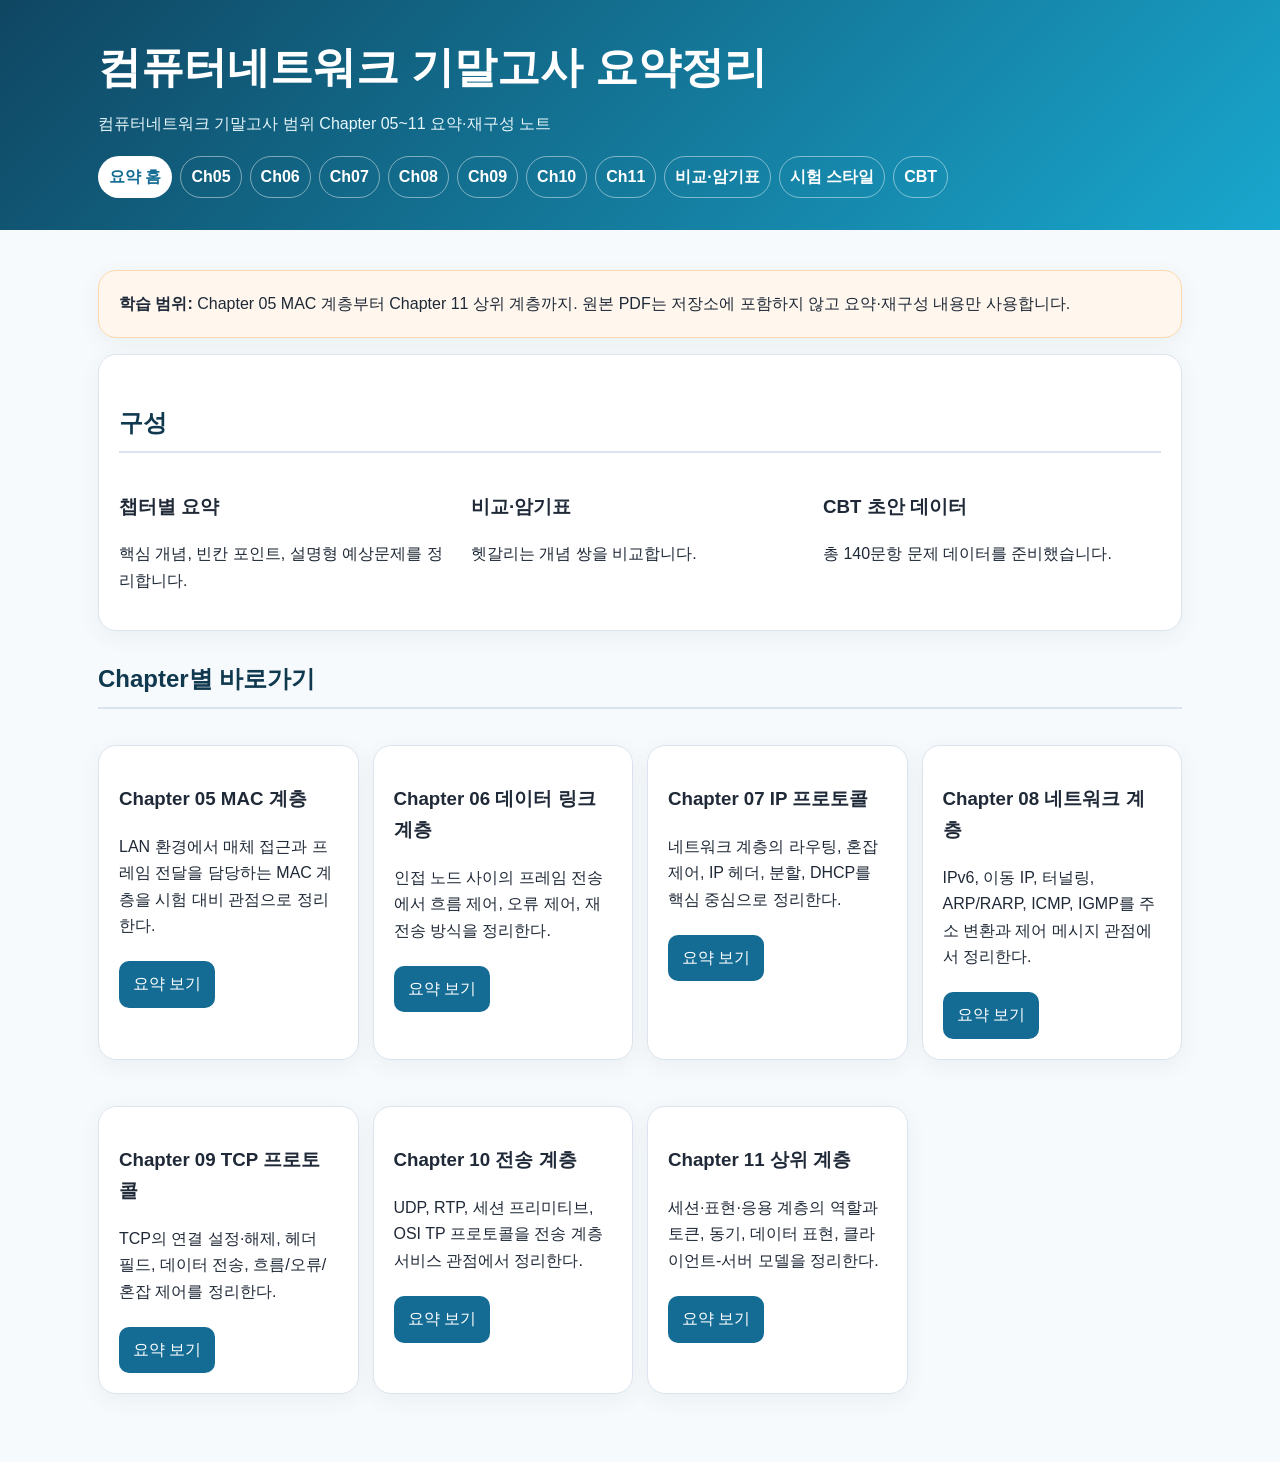
==== notes/network-final/index.html @ 6b28d31b "Deploy computer network final CBT site" ====
<!doctype html><html lang="ko"><head><meta charset="utf-8"><meta name="viewport" content="width=device-width, initial-scale=1"><title>컴퓨터네트워크 기말고사 요약정리</title><link rel="stylesheet" href="../../assets/style.css"><style>:root{--bg:#f7fafc;--card:#fff;--ink:#1f2937;--line:#dbe4ee;--brand:#146c94}*{box-sizing:border-box}body{margin:0;font-family:-apple-system,BlinkMacSystemFont,"Segoe UI",sans-serif;line-height:1.65;color:var(--ink);background:var(--bg)}header{background:linear-gradient(135deg,#0f4662,#19a7ce);color:white;padding:32px 20px}.wrap{max-width:1120px;margin:auto;padding:0 18px}main{padding-top:24px;padding-bottom:48px}h1{margin:0 0 8px;font-size:clamp(1.7rem,4vw,2.7rem)}h2{margin-top:28px;padding-bottom:8px;border-bottom:2px solid var(--line);color:#10384f}.lead{margin:0;color:#e6f6fb}.top-nav{display:flex;flex-wrap:wrap;gap:8px;margin-top:18px}.top-nav a{color:white;text-decoration:none;border:1px solid rgba(255,255,255,.45);padding:7px 10px;border-radius:999px}.top-nav a.active,.top-nav a:hover{background:white;color:var(--brand)}.card,.notice{background:var(--card);border:1px solid var(--line);border-radius:18px;padding:20px;margin:16px 0;box-shadow:0 6px 22px rgba(15,70,98,.06)}.notice{background:#fff7ed;border-color:#fed7aa}.grid{display:grid;grid-template-columns:repeat(auto-fit,minmax(230px,1fr));gap:14px}table{width:100%;border-collapse:collapse}th,td{border:1px solid var(--line);padding:10px;vertical-align:top}th{background:#eaf6fb}.pill{display:inline-block;background:#e0f2fe;color:#075985;border-radius:999px;padding:4px 9px;margin:3px}.cta{display:inline-block;background:var(--brand);color:white;text-decoration:none;border-radius:10px;padding:10px 14px;margin:6px 6px 0 0}@media(max-width:640px){.wrap{padding:0 12px}.card{padding:16px}}</style></head><body><header><div class="wrap"><h1>컴퓨터네트워크 기말고사 요약정리</h1><p class="lead">컴퓨터네트워크 기말고사 범위 Chapter 05~11 요약·재구성 노트</p><nav class="top-nav"><a class="active" href="index.html">요약 홈</a><a class="" href="ch05-mac.html">Ch05</a><a class="" href="ch06-data-link.html">Ch06</a><a class="" href="ch07-ip.html">Ch07</a><a class="" href="ch08-network.html">Ch08</a><a class="" href="ch09-tcp.html">Ch09</a><a class="" href="ch10-transport.html">Ch10</a><a class="" href="ch11-upper.html">Ch11</a><a class="" href="compare-summary.html">비교·암기표</a><a class="" href="exam-style.html">시험 스타일</a><a href="../../cbt/network_final_mock.html">CBT</a></nav></div></header><main class="wrap"><section class="notice"><b>학습 범위:</b> Chapter 05 MAC 계층부터 Chapter 11 상위 계층까지. 원본 PDF는 저장소에 포함하지 않고 요약·재구성 내용만 사용합니다.</section><section class="card"><h2>구성</h2><div class="grid"><article><h3>챕터별 요약</h3><p>핵심 개념, 빈칸 포인트, 설명형 예상문제를 정리합니다.</p></article><article><h3>비교·암기표</h3><p>헷갈리는 개념 쌍을 비교합니다.</p></article><article><h3>CBT 초안 데이터</h3><p>총 140문항 문제 데이터를 준비했습니다.</p></article></div></section><section><h2>Chapter별 바로가기</h2><div class="grid"><article class="card"><h3>Chapter 05 MAC 계층</h3><p>LAN 환경에서 매체 접근과 프레임 전달을 담당하는 MAC 계층을 시험 대비 관점으로 정리한다.</p><a class="cta" href="ch05-mac.html">요약 보기</a></article><article class="card"><h3>Chapter 06 데이터 링크 계층</h3><p>인접 노드 사이의 프레임 전송에서 흐름 제어, 오류 제어, 재전송 방식을 정리한다.</p><a class="cta" href="ch06-data-link.html">요약 보기</a></article><article class="card"><h3>Chapter 07 IP 프로토콜</h3><p>네트워크 계층의 라우팅, 혼잡 제어, IP 헤더, 분할, DHCP를 핵심 중심으로 정리한다.</p><a class="cta" href="ch07-ip.html">요약 보기</a></article><article class="card"><h3>Chapter 08 네트워크 계층</h3><p>IPv6, 이동 IP, 터널링, ARP/RARP, ICMP, IGMP를 주소 변환과 제어 메시지 관점에서 정리한다.</p><a class="cta" href="ch08-network.html">요약 보기</a></article><article class="card"><h3>Chapter 09 TCP 프로토콜</h3><p>TCP의 연결 설정·해제, 헤더 필드, 데이터 전송, 흐름/오류/혼잡 제어를 정리한다.</p><a class="cta" href="ch09-tcp.html">요약 보기</a></article><article class="card"><h3>Chapter 10 전송 계층</h3><p>UDP, RTP, 세션 프리미티브, OSI TP 프로토콜을 전송 계층 서비스 관점에서 정리한다.</p><a class="cta" href="ch10-transport.html">요약 보기</a></article><article class="card"><h3>Chapter 11 상위 계층</h3><p>세션·표현·응용 계층의 역할과 토큰, 동기, 데이터 표현, 클라이언트-서버 모델을 정리한다.</p><a class="cta" href="ch11-upper.html">요약 보기</a></article></div></section></main></body></html>
---- assets/style.css ----
:root{
  --bg:#f6f8fb;--card:#fff;--ink:#1f2937;--muted:#64748b;--line:#dbe4ee;
  --brand:#146c94;--brand-dark:#0f4662;--accent:#19a7ce;--ok:#15803d;--bad:#b91c1c;--warn:#b45309;
}
*{box-sizing:border-box} body{margin:0;background:var(--bg);color:var(--ink);font-family:-apple-system,BlinkMacSystemFont,"Segoe UI",Roboto,"Noto Sans KR",Arial,sans-serif;line-height:1.65}
a{color:var(--brand)} header.site-hero{background:linear-gradient(135deg,var(--brand-dark),var(--accent));color:#fff;padding:34px 18px}.wrap{max-width:1180px;margin:0 auto;padding:0 16px}.site-hero h1{margin:0 0 8px;font-size:clamp(1.8rem,4vw,3rem)}.lead{margin:0;color:#e6f6fb}.top-nav{display:flex;flex-wrap:wrap;gap:8px;margin-top:18px}.top-nav a{color:#fff;text-decoration:none;border:1px solid rgba(255,255,255,.45);padding:8px 11px;border-radius:999px;font-weight:700}.top-nav a:hover,.top-nav a.active{background:#fff;color:var(--brand)}main.wrap{padding-top:24px;padding-bottom:52px}.card,.notice{background:var(--card);border:1px solid var(--line);border-radius:18px;padding:20px;margin:16px 0;box-shadow:0 6px 22px rgba(15,70,98,.06)}.notice{background:#fff7ed;border-color:#fed7aa}.grid{display:grid;grid-template-columns:repeat(auto-fit,minmax(240px,1fr));gap:16px}.btn,.card-link{display:inline-block;border:0;border-radius:10px;padding:10px 14px;background:var(--brand);color:#fff!important;text-decoration:none;font-weight:800;cursor:pointer}.btn.secondary,.card-link.secondary{background:#e2e8f0;color:#1e293b!important}.btn.good{background:var(--ok)}.btn.bad{background:var(--bad)}.btn.warn{background:var(--warn)}.btn:disabled{opacity:.55;cursor:not-allowed}.row{display:flex;gap:8px;flex-wrap:wrap;align-items:center}.muted{color:var(--muted)}.badge{display:inline-block;border-radius:999px;padding:4px 9px;margin:2px;background:#e0f2fe;color:#075985;font-size:.88rem;font-weight:800}.badge.ok{background:#dcfce7;color:#166534}.badge.bad{background:#fee2e2;color:#991b1b}.badge.wait{background:#fef3c7;color:#92400e}table{width:100%;border-collapse:collapse;background:#fff}th,td{border:1px solid var(--line);padding:10px;vertical-align:top}th{background:#eaf6fb;color:#10384f}label{font-weight:800;display:block;margin:10px 0 4px}select,input[type=text],textarea{width:100%;border:1px solid #cbd5e1;border-radius:10px;padding:10px;font:inherit;background:#fff}textarea{min-height:110px;resize:vertical}.stat-grid{display:grid;grid-template-columns:repeat(auto-fit,minmax(150px,1fr));gap:12px}.stat-box{background:#f1f5f9;border-radius:14px;padding:14px}.stat-box b{font-size:1.6rem}.list{display:grid;gap:12px}.empty{padding:24px;text-align:center;color:var(--muted);border:1px dashed var(--line);border-radius:16px;background:#fff}.danger-zone{border-color:#fecaca;background:#fff1f2}code{background:#f1f5f9;border-radius:6px;padding:2px 5px}.footer-note{padding:22px 0;color:var(--muted);font-size:.95rem}@media(max-width:720px){.wrap{padding:0 12px}.card,.notice{padding:16px}.top-nav a,.btn,.card-link{flex:1 1 auto;text-align:center}th,td{font-size:.92rem}.site-hero{padding:28px 12px}}
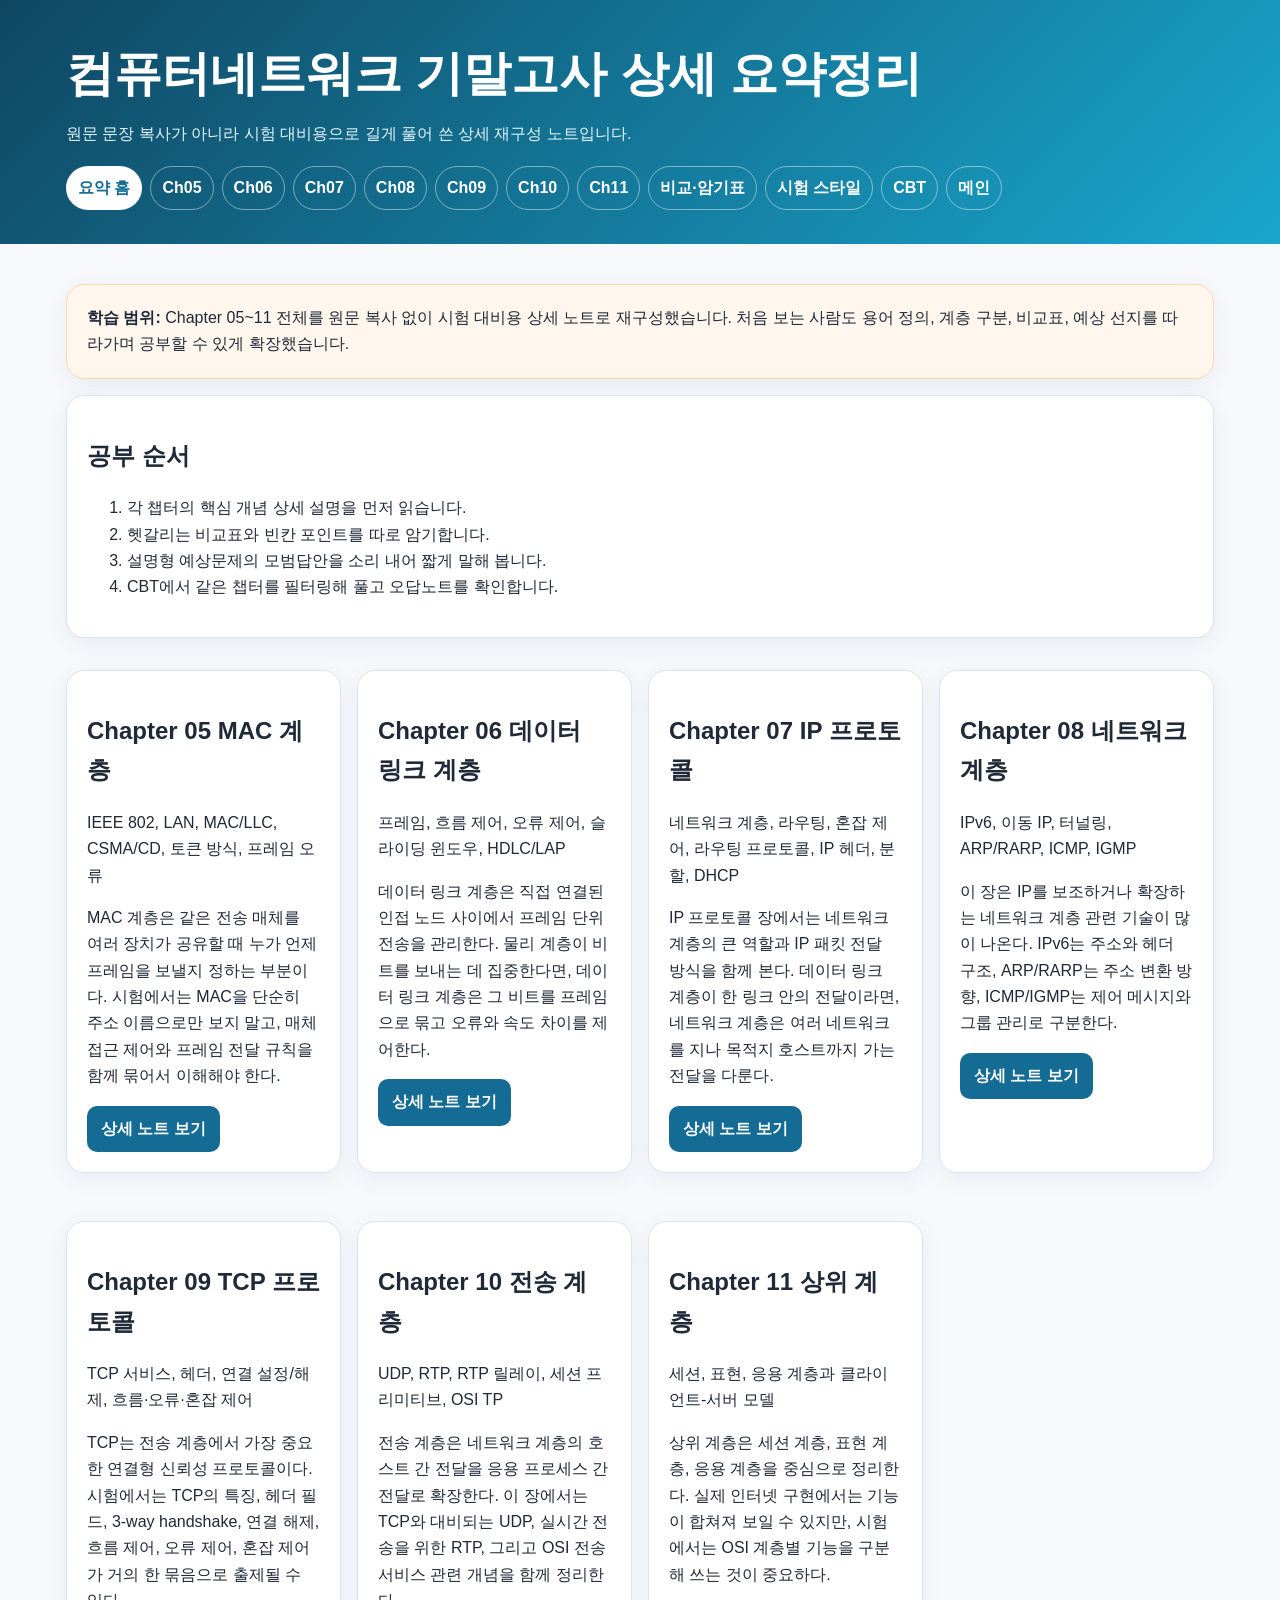
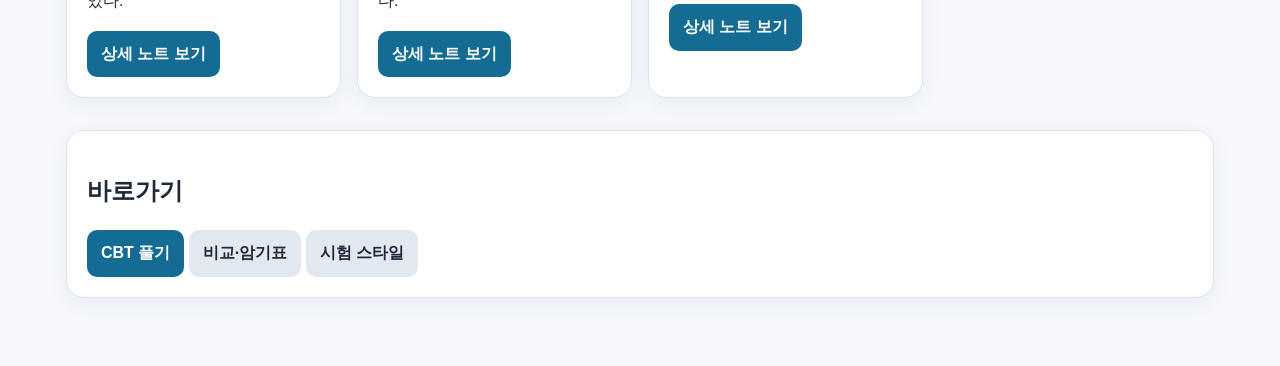
==== commit 833fd198: "Expand computer network final study notes" ====
--- a/notes/network-final/index.html
+++ b/notes/network-final/index.html
@@ -1 +1,32 @@
-<!doctype html><html lang="ko"><head><meta charset="utf-8"><meta name="viewport" content="width=device-width, initial-scale=1"><title>컴퓨터네트워크 기말고사 요약정리</title><link rel="stylesheet" href="../../assets/style.css"><style>:root{--bg:#f7fafc;--card:#fff;--ink:#1f2937;--line:#dbe4ee;--brand:#146c94}*{box-sizing:border-box}body{margin:0;font-family:-apple-system,BlinkMacSystemFont,"Segoe UI",sans-serif;line-height:1.65;color:var(--ink);background:var(--bg)}header{background:linear-gradient(135deg,#0f4662,#19a7ce);color:white;padding:32px 20px}.wrap{max-width:1120px;margin:auto;padding:0 18px}main{padding-top:24px;padding-bottom:48px}h1{margin:0 0 8px;font-size:clamp(1.7rem,4vw,2.7rem)}h2{margin-top:28px;padding-bottom:8px;border-bottom:2px solid var(--line);color:#10384f}.lead{margin:0;color:#e6f6fb}.top-nav{display:flex;flex-wrap:wrap;gap:8px;margin-top:18px}.top-nav a{color:white;text-decoration:none;border:1px solid rgba(255,255,255,.45);padding:7px 10px;border-radius:999px}.top-nav a.active,.top-nav a:hover{background:white;color:var(--brand)}.card,.notice{background:var(--card);border:1px solid var(--line);border-radius:18px;padding:20px;margin:16px 0;box-shadow:0 6px 22px rgba(15,70,98,.06)}.notice{background:#fff7ed;border-color:#fed7aa}.grid{display:grid;grid-template-columns:repeat(auto-fit,minmax(230px,1fr));gap:14px}table{width:100%;border-collapse:collapse}th,td{border:1px solid var(--line);padding:10px;vertical-align:top}th{background:#eaf6fb}.pill{display:inline-block;background:#e0f2fe;color:#075985;border-radius:999px;padding:4px 9px;margin:3px}.cta{display:inline-block;background:var(--brand);color:white;text-decoration:none;border-radius:10px;padding:10px 14px;margin:6px 6px 0 0}@media(max-width:640px){.wrap{padding:0 12px}.card{padding:16px}}</style></head><body><header><div class="wrap"><h1>컴퓨터네트워크 기말고사 요약정리</h1><p class="lead">컴퓨터네트워크 기말고사 범위 Chapter 05~11 요약·재구성 노트</p><nav class="top-nav"><a class="active" href="index.html">요약 홈</a><a class="" href="ch05-mac.html">Ch05</a><a class="" href="ch06-data-link.html">Ch06</a><a class="" href="ch07-ip.html">Ch07</a><a class="" href="ch08-network.html">Ch08</a><a class="" href="ch09-tcp.html">Ch09</a><a class="" href="ch10-transport.html">Ch10</a><a class="" href="ch11-upper.html">Ch11</a><a class="" href="compare-summary.html">비교·암기표</a><a class="" href="exam-style.html">시험 스타일</a><a href="../../cbt/network_final_mock.html">CBT</a></nav></div></header><main class="wrap"><section class="notice"><b>학습 범위:</b> Chapter 05 MAC 계층부터 Chapter 11 상위 계층까지. 원본 PDF는 저장소에 포함하지 않고 요약·재구성 내용만 사용합니다.</section><section class="card"><h2>구성</h2><div class="grid"><article><h3>챕터별 요약</h3><p>핵심 개념, 빈칸 포인트, 설명형 예상문제를 정리합니다.</p></article><article><h3>비교·암기표</h3><p>헷갈리는 개념 쌍을 비교합니다.</p></article><article><h3>CBT 초안 데이터</h3><p>총 140문항 문제 데이터를 준비했습니다.</p></article></div></section><section><h2>Chapter별 바로가기</h2><div class="grid"><article class="card"><h3>Chapter 05 MAC 계층</h3><p>LAN 환경에서 매체 접근과 프레임 전달을 담당하는 MAC 계층을 시험 대비 관점으로 정리한다.</p><a class="cta" href="ch05-mac.html">요약 보기</a></article><article class="card"><h3>Chapter 06 데이터 링크 계층</h3><p>인접 노드 사이의 프레임 전송에서 흐름 제어, 오류 제어, 재전송 방식을 정리한다.</p><a class="cta" href="ch06-data-link.html">요약 보기</a></article><article class="card"><h3>Chapter 07 IP 프로토콜</h3><p>네트워크 계층의 라우팅, 혼잡 제어, IP 헤더, 분할, DHCP를 핵심 중심으로 정리한다.</p><a class="cta" href="ch07-ip.html">요약 보기</a></article><article class="card"><h3>Chapter 08 네트워크 계층</h3><p>IPv6, 이동 IP, 터널링, ARP/RARP, ICMP, IGMP를 주소 변환과 제어 메시지 관점에서 정리한다.</p><a class="cta" href="ch08-network.html">요약 보기</a></article><article class="card"><h3>Chapter 09 TCP 프로토콜</h3><p>TCP의 연결 설정·해제, 헤더 필드, 데이터 전송, 흐름/오류/혼잡 제어를 정리한다.</p><a class="cta" href="ch09-tcp.html">요약 보기</a></article><article class="card"><h3>Chapter 10 전송 계층</h3><p>UDP, RTP, 세션 프리미티브, OSI TP 프로토콜을 전송 계층 서비스 관점에서 정리한다.</p><a class="cta" href="ch10-transport.html">요약 보기</a></article><article class="card"><h3>Chapter 11 상위 계층</h3><p>세션·표현·응용 계층의 역할과 토큰, 동기, 데이터 표현, 클라이언트-서버 모델을 정리한다.</p><a class="cta" href="ch11-upper.html">요약 보기</a></article></div></section></main></body></html>+<!doctype html>
+<html lang="ko">
+<head>
+  <meta charset="utf-8">
+  <meta name="viewport" content="width=device-width, initial-scale=1">
+  <title>컴퓨터네트워크 기말고사 상세 요약정리 | 컴퓨터네트워크 기말고사</title>
+  <link rel="stylesheet" href="../../assets/style.css">
+  <style>
+    .note-title{margin-bottom:6px} .note-sub{color:#e6f6fb;margin:0}
+    .toc{display:grid;grid-template-columns:repeat(auto-fit,minmax(220px,1fr));gap:8px}
+    .toc a{display:block;background:#f8fafc;border:1px solid var(--line);border-radius:10px;padding:8px 10px;text-decoration:none}
+    .term-table th:first-child{width:170px} .exam-box{background:#f8fafc;border-left:5px solid var(--brand);padding:14px;border-radius:12px;margin:10px 0}
+    .mini-title{font-weight:900;color:#10384f} .dense li{margin:.45rem 0} .keyword-line span{margin-bottom:6px}
+    @media(max-width:720px){.term-table th:first-child{width:auto}}
+  </style>
+</head>
+<body>
+<header class="site-hero"><div class="wrap">
+  <h1 class="note-title">컴퓨터네트워크 기말고사 상세 요약정리</h1>
+  <p class="note-sub">원문 문장 복사가 아니라 시험 대비용으로 길게 풀어 쓴 상세 재구성 노트입니다.</p>
+  <nav class="top-nav"><a class="active" href="index.html">요약 홈</a><a class="" href="ch05-mac.html">Ch05</a><a class="" href="ch06-data-link.html">Ch06</a><a class="" href="ch07-ip.html">Ch07</a><a class="" href="ch08-network.html">Ch08</a><a class="" href="ch09-tcp.html">Ch09</a><a class="" href="ch10-transport.html">Ch10</a><a class="" href="ch11-upper.html">Ch11</a><a class="" href="compare-summary.html">비교·암기표</a><a class="" href="exam-style.html">시험 스타일</a><a href="../../cbt/network_final_mock.html">CBT</a><a href="../../index.html">메인</a></nav>
+</div></header>
+<main class="wrap">
+
+<section class="notice"><strong>학습 범위:</strong> Chapter 05~11 전체를 원문 복사 없이 시험 대비용 상세 노트로 재구성했습니다. 처음 보는 사람도 용어 정의, 계층 구분, 비교표, 예상 선지를 따라가며 공부할 수 있게 확장했습니다.</section>
+<section class="card"><h2>공부 순서</h2><ol><li>각 챕터의 핵심 개념 상세 설명을 먼저 읽습니다.</li><li>헷갈리는 비교표와 빈칸 포인트를 따로 암기합니다.</li><li>설명형 예상문제의 모범답안을 소리 내어 짧게 말해 봅니다.</li><li>CBT에서 같은 챕터를 필터링해 풀고 오답노트를 확인합니다.</li></ol></section>
+<section class="grid"><article class="card"><h2>Chapter 05 MAC 계층</h2><p>IEEE 802, LAN, MAC/LLC, CSMA/CD, 토큰 방식, 프레임 오류</p><p>MAC 계층은 같은 전송 매체를 여러 장치가 공유할 때 누가 언제 프레임을 보낼지 정하는 부분이다. 시험에서는 MAC을 단순히 주소 이름으로만 보지 말고, 매체 접근 제어와 프레임 전달 규칙을 함께 묶어서 이해해야 한다.</p><a class="card-link" href="ch05-mac.html">상세 노트 보기</a></article><article class="card"><h2>Chapter 06 데이터 링크 계층</h2><p>프레임, 흐름 제어, 오류 제어, 슬라이딩 윈도우, HDLC/LAP</p><p>데이터 링크 계층은 직접 연결된 인접 노드 사이에서 프레임 단위 전송을 관리한다. 물리 계층이 비트를 보내는 데 집중한다면, 데이터 링크 계층은 그 비트를 프레임으로 묶고 오류와 속도 차이를 제어한다.</p><a class="card-link" href="ch06-data-link.html">상세 노트 보기</a></article><article class="card"><h2>Chapter 07 IP 프로토콜</h2><p>네트워크 계층, 라우팅, 혼잡 제어, 라우팅 프로토콜, IP 헤더, 분할, DHCP</p><p>IP 프로토콜 장에서는 네트워크 계층의 큰 역할과 IP 패킷 전달 방식을 함께 본다. 데이터 링크 계층이 한 링크 안의 전달이라면, 네트워크 계층은 여러 네트워크를 지나 목적지 호스트까지 가는 전달을 다룬다.</p><a class="card-link" href="ch07-ip.html">상세 노트 보기</a></article><article class="card"><h2>Chapter 08 네트워크 계층</h2><p>IPv6, 이동 IP, 터널링, ARP/RARP, ICMP, IGMP</p><p>이 장은 IP를 보조하거나 확장하는 네트워크 계층 관련 기술이 많이 나온다. IPv6는 주소와 헤더 구조, ARP/RARP는 주소 변환 방향, ICMP/IGMP는 제어 메시지와 그룹 관리로 구분한다.</p><a class="card-link" href="ch08-network.html">상세 노트 보기</a></article><article class="card"><h2>Chapter 09 TCP 프로토콜</h2><p>TCP 서비스, 헤더, 연결 설정/해제, 흐름·오류·혼잡 제어</p><p>TCP는 전송 계층에서 가장 중요한 연결형 신뢰성 프로토콜이다. 시험에서는 TCP의 특징, 헤더 필드, 3-way handshake, 연결 해제, 흐름 제어, 오류 제어, 혼잡 제어가 거의 한 묶음으로 출제될 수 있다.</p><a class="card-link" href="ch09-tcp.html">상세 노트 보기</a></article><article class="card"><h2>Chapter 10 전송 계층</h2><p>UDP, RTP, RTP 릴레이, 세션 프리미티브, OSI TP</p><p>전송 계층은 네트워크 계층의 호스트 간 전달을 응용 프로세스 간 전달로 확장한다. 이 장에서는 TCP와 대비되는 UDP, 실시간 전송을 위한 RTP, 그리고 OSI 전송 서비스 관련 개념을 함께 정리한다.</p><a class="card-link" href="ch10-transport.html">상세 노트 보기</a></article><article class="card"><h2>Chapter 11 상위 계층</h2><p>세션, 표현, 응용 계층과 클라이언트-서버 모델</p><p>상위 계층은 세션 계층, 표현 계층, 응용 계층을 중심으로 정리한다. 실제 인터넷 구현에서는 기능이 합쳐져 보일 수 있지만, 시험에서는 OSI 계층별 기능을 구분해 쓰는 것이 중요하다.</p><a class="card-link" href="ch11-upper.html">상세 노트 보기</a></article></section>
+<section class="card"><h2>바로가기</h2><a class="btn" href="../../cbt/network_final_mock.html">CBT 풀기</a> <a class="btn secondary" href="compare-summary.html">비교·암기표</a> <a class="btn secondary" href="exam-style.html">시험 스타일</a></section>
+
+</main>
+</body>
+</html>
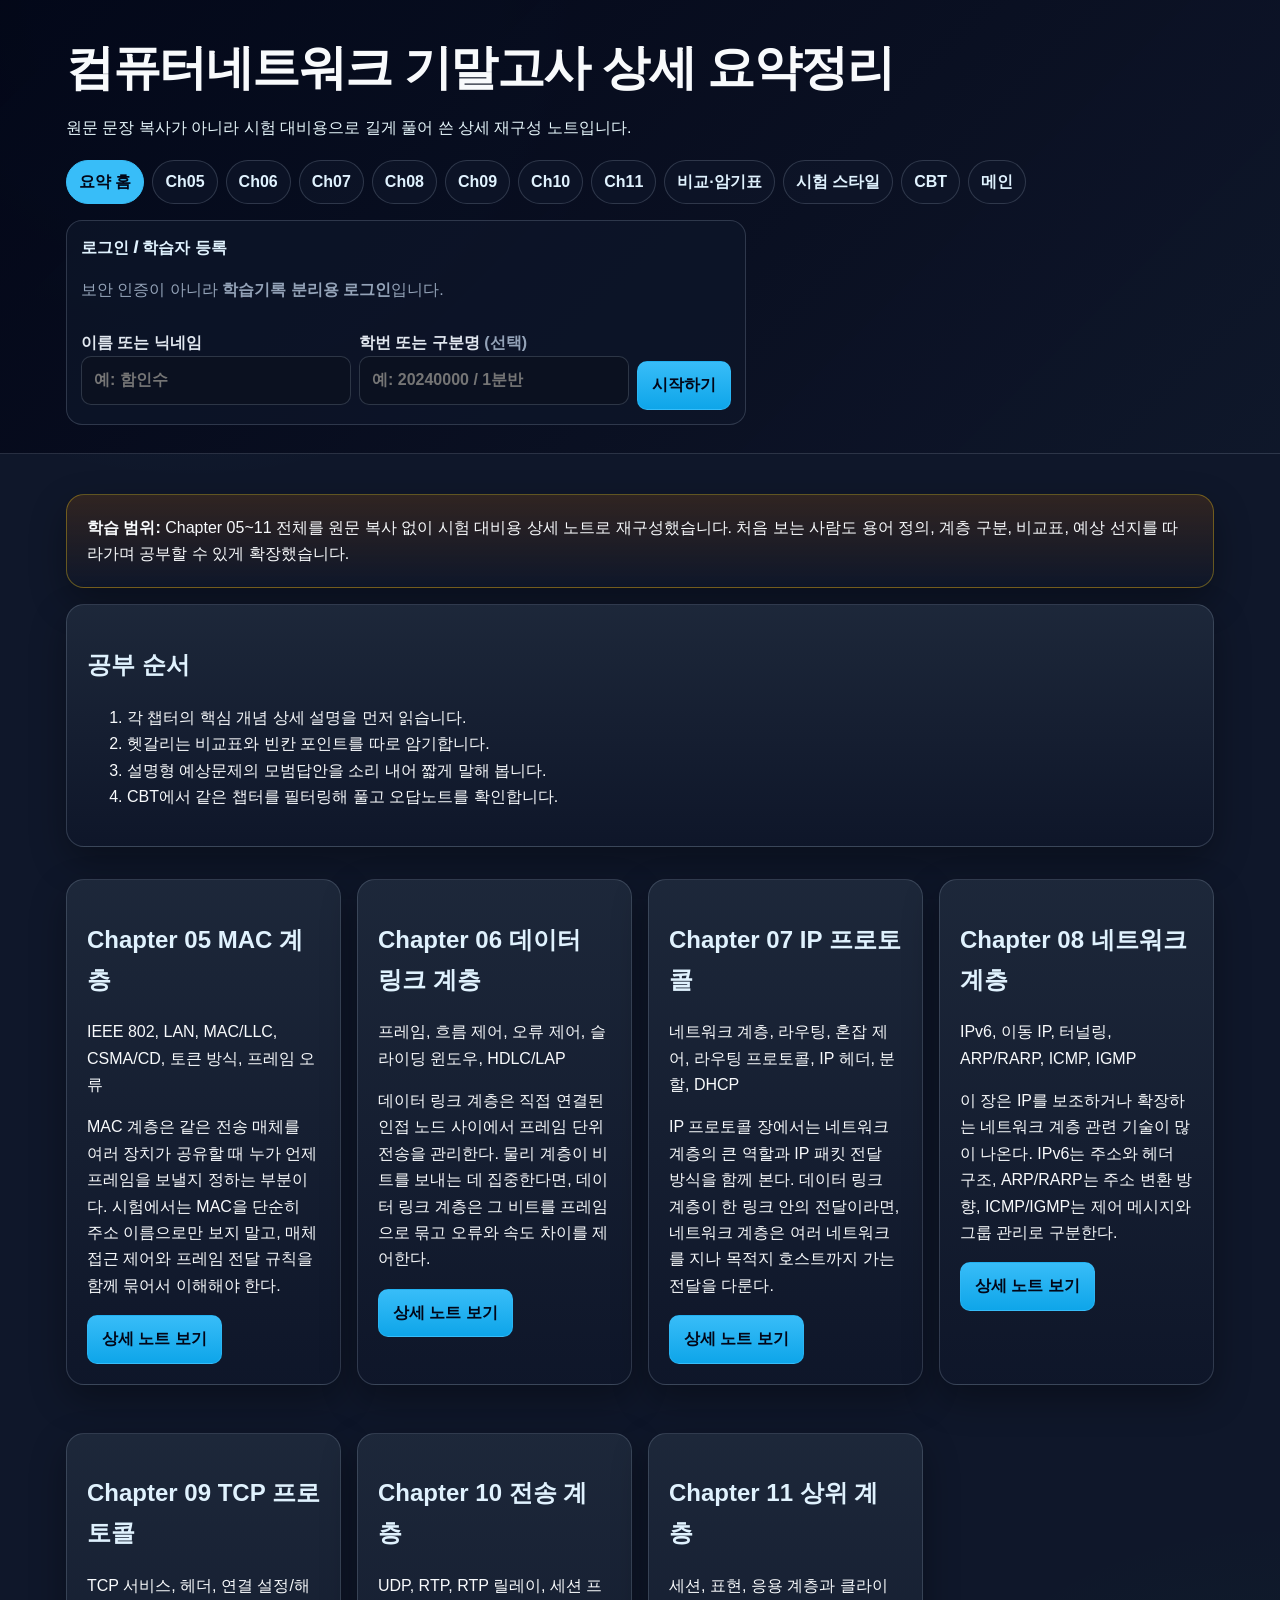
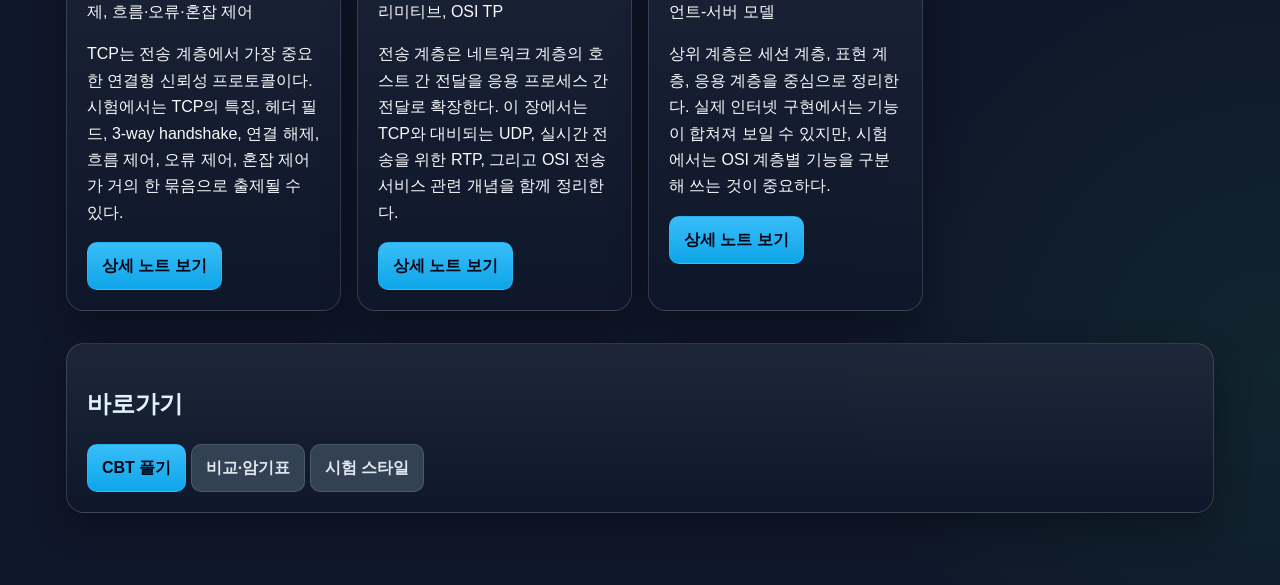
==== commit 5388739d: "Add learner login dark mode and CBT feedback UX" ====
--- a/notes/network-final/index.html
+++ b/notes/network-final/index.html
@@ -8,9 +8,9 @@
   <style>
     .note-title{margin-bottom:6px} .note-sub{color:#e6f6fb;margin:0}
     .toc{display:grid;grid-template-columns:repeat(auto-fit,minmax(220px,1fr));gap:8px}
-    .toc a{display:block;background:#f8fafc;border:1px solid var(--line);border-radius:10px;padding:8px 10px;text-decoration:none}
-    .term-table th:first-child{width:170px} .exam-box{background:#f8fafc;border-left:5px solid var(--brand);padding:14px;border-radius:12px;margin:10px 0}
-    .mini-title{font-weight:900;color:#10384f} .dense li{margin:.45rem 0} .keyword-line span{margin-bottom:6px}
+    .toc a{display:block;background:rgba(15,23,42,.72);border:1px solid var(--line);border-radius:10px;padding:8px 10px;text-decoration:none}
+    .term-table th:first-child{width:170px} .exam-box{background:rgba(15,23,42,.72);border-left:5px solid var(--brand);padding:14px;border-radius:12px;margin:10px 0}
+    .mini-title{font-weight:900;color:#e0f2fe} .dense li{margin:.45rem 0} .keyword-line span{margin-bottom:6px}
     @media(max-width:720px){.term-table th:first-child{width:auto}}
   </style>
 </head>
@@ -19,7 +19,7 @@
   <h1 class="note-title">컴퓨터네트워크 기말고사 상세 요약정리</h1>
   <p class="note-sub">원문 문장 복사가 아니라 시험 대비용으로 길게 풀어 쓴 상세 재구성 노트입니다.</p>
   <nav class="top-nav"><a class="active" href="index.html">요약 홈</a><a class="" href="ch05-mac.html">Ch05</a><a class="" href="ch06-data-link.html">Ch06</a><a class="" href="ch07-ip.html">Ch07</a><a class="" href="ch08-network.html">Ch08</a><a class="" href="ch09-tcp.html">Ch09</a><a class="" href="ch10-transport.html">Ch10</a><a class="" href="ch11-upper.html">Ch11</a><a class="" href="compare-summary.html">비교·암기표</a><a class="" href="exam-style.html">시험 스타일</a><a href="../../cbt/network_final_mock.html">CBT</a><a href="../../index.html">메인</a></nav>
-</div></header>
+<div class="auth-widget compact" data-auth-widget></div></div></header>
 <main class="wrap">
 
 <section class="notice"><strong>학습 범위:</strong> Chapter 05~11 전체를 원문 복사 없이 시험 대비용 상세 노트로 재구성했습니다. 처음 보는 사람도 용어 정의, 계층 구분, 비교표, 예상 선지를 따라가며 공부할 수 있게 확장했습니다.</section>
@@ -28,5 +28,7 @@
 <section class="card"><h2>바로가기</h2><a class="btn" href="../../cbt/network_final_mock.html">CBT 풀기</a> <a class="btn secondary" href="compare-summary.html">비교·암기표</a> <a class="btn secondary" href="exam-style.html">시험 스타일</a></section>
 
 </main>
+<script src="../../assets/auth.js"></script>
+<script src="../../assets/storage.js"></script>
 </body>
 </html>
--- a/assets/style.css
+++ b/assets/style.css
@@ -1,6 +1,2 @@
-:root{
-  --bg:#f6f8fb;--card:#fff;--ink:#1f2937;--muted:#64748b;--line:#dbe4ee;
-  --brand:#146c94;--brand-dark:#0f4662;--accent:#19a7ce;--ok:#15803d;--bad:#b91c1c;--warn:#b45309;
-}
-*{box-sizing:border-box} body{margin:0;background:var(--bg);color:var(--ink);font-family:-apple-system,BlinkMacSystemFont,"Segoe UI",Roboto,"Noto Sans KR",Arial,sans-serif;line-height:1.65}
-a{color:var(--brand)} header.site-hero{background:linear-gradient(135deg,var(--brand-dark),var(--accent));color:#fff;padding:34px 18px}.wrap{max-width:1180px;margin:0 auto;padding:0 16px}.site-hero h1{margin:0 0 8px;font-size:clamp(1.8rem,4vw,3rem)}.lead{margin:0;color:#e6f6fb}.top-nav{display:flex;flex-wrap:wrap;gap:8px;margin-top:18px}.top-nav a{color:#fff;text-decoration:none;border:1px solid rgba(255,255,255,.45);padding:8px 11px;border-radius:999px;font-weight:700}.top-nav a:hover,.top-nav a.active{background:#fff;color:var(--brand)}main.wrap{padding-top:24px;padding-bottom:52px}.card,.notice{background:var(--card);border:1px solid var(--line);border-radius:18px;padding:20px;margin:16px 0;box-shadow:0 6px 22px rgba(15,70,98,.06)}.notice{background:#fff7ed;border-color:#fed7aa}.grid{display:grid;grid-template-columns:repeat(auto-fit,minmax(240px,1fr));gap:16px}.btn,.card-link{display:inline-block;border:0;border-radius:10px;padding:10px 14px;background:var(--brand);color:#fff!important;text-decoration:none;font-weight:800;cursor:pointer}.btn.secondary,.card-link.secondary{background:#e2e8f0;color:#1e293b!important}.btn.good{background:var(--ok)}.btn.bad{background:var(--bad)}.btn.warn{background:var(--warn)}.btn:disabled{opacity:.55;cursor:not-allowed}.row{display:flex;gap:8px;flex-wrap:wrap;align-items:center}.muted{color:var(--muted)}.badge{display:inline-block;border-radius:999px;padding:4px 9px;margin:2px;background:#e0f2fe;color:#075985;font-size:.88rem;font-weight:800}.badge.ok{background:#dcfce7;color:#166534}.badge.bad{background:#fee2e2;color:#991b1b}.badge.wait{background:#fef3c7;color:#92400e}table{width:100%;border-collapse:collapse;background:#fff}th,td{border:1px solid var(--line);padding:10px;vertical-align:top}th{background:#eaf6fb;color:#10384f}label{font-weight:800;display:block;margin:10px 0 4px}select,input[type=text],textarea{width:100%;border:1px solid #cbd5e1;border-radius:10px;padding:10px;font:inherit;background:#fff}textarea{min-height:110px;resize:vertical}.stat-grid{display:grid;grid-template-columns:repeat(auto-fit,minmax(150px,1fr));gap:12px}.stat-box{background:#f1f5f9;border-radius:14px;padding:14px}.stat-box b{font-size:1.6rem}.list{display:grid;gap:12px}.empty{padding:24px;text-align:center;color:var(--muted);border:1px dashed var(--line);border-radius:16px;background:#fff}.danger-zone{border-color:#fecaca;background:#fff1f2}code{background:#f1f5f9;border-radius:6px;padding:2px 5px}.footer-note{padding:22px 0;color:var(--muted);font-size:.95rem}@media(max-width:720px){.wrap{padding:0 12px}.card,.notice{padding:16px}.top-nav a,.btn,.card-link{flex:1 1 auto;text-align:center}th,td{font-size:.92rem}.site-hero{padding:28px 12px}}
+:root{--bg:#0f172a;--panel:#111827;--card:#1e293b;--card2:#172033;--text:#f8fafc;--muted:#94a3b8;--primary:#38bdf8;--success:#22c55e;--danger:#ef4444;--warning:#facc15;--border:rgba(148,163,184,.25);--ink:var(--text);--line:var(--border);--brand:var(--primary);--brand-dark:#020617;--accent:var(--primary);--ok:var(--success);--bad:var(--danger);--warn:var(--warning)}
+*{box-sizing:border-box}html{color-scheme:dark}body{margin:0;min-height:100vh;background:radial-gradient(circle at 15% 0,rgba(56,189,248,.16),transparent 30rem),radial-gradient(circle at 100% 90%,rgba(34,197,94,.08),transparent 28rem),var(--bg);color:var(--text);font-family:-apple-system,BlinkMacSystemFont,"Segoe UI",Roboto,"Noto Sans KR",Arial,sans-serif;line-height:1.65}a{color:var(--primary)}code,pre{background:#020617;color:#dbeafe;border:1px solid var(--border);border-radius:8px;font-family:ui-monospace,SFMono-Regular,Menlo,Consolas,monospace}code{padding:2px 6px}pre{padding:14px;overflow-x:auto}.wrap{max-width:1180px;margin:0 auto;padding:0 16px}main.wrap{padding-top:24px;padding-bottom:56px}.site-hero,header.site-hero{background:linear-gradient(135deg,rgba(2,6,23,.96),rgba(15,23,42,.93));border-bottom:1px solid var(--border);color:var(--text);padding:28px 18px}.site-hero h1{margin:0 0 8px;font-size:clamp(1.8rem,4vw,3rem);letter-spacing:-.03em}.lead{margin:0;color:#cbd5e1}.top-nav{display:flex;flex-wrap:wrap;gap:8px;margin-top:18px;align-items:center}.top-nav a{color:#e0f2fe;text-decoration:none;border:1px solid var(--border);background:rgba(15,23,42,.68);padding:8px 12px;border-radius:999px;font-weight:800}.top-nav a:hover,.top-nav a.active{background:var(--primary);color:#020617;border-color:var(--primary)}.card,.notice,.panel{background:linear-gradient(180deg,rgba(30,41,59,.96),rgba(15,23,42,.96));border:1px solid var(--border);border-radius:18px;padding:20px;margin:16px 0;box-shadow:0 14px 36px rgba(0,0,0,.32)}.notice{background:linear-gradient(180deg,rgba(113,63,18,.34),rgba(15,23,42,.94));border-color:rgba(250,204,21,.35)}.grid{display:grid;grid-template-columns:repeat(auto-fit,minmax(240px,1fr));gap:16px}.row{display:flex;gap:8px;flex-wrap:wrap;align-items:center}.muted{color:var(--muted)}.empty{padding:26px;text-align:center;color:var(--muted);border:1px dashed var(--border);border-radius:16px;background:rgba(15,23,42,.65)}h1,h2,h3{color:var(--text)}.card h2,.card h3{color:#e0f2fe}.btn,.card-link,button{font:inherit}.btn,.card-link{display:inline-flex;align-items:center;justify-content:center;gap:6px;border:1px solid rgba(56,189,248,.45);border-radius:10px;padding:10px 14px;background:linear-gradient(180deg,var(--primary),#0ea5e9);color:#020617!important;text-decoration:none;font-weight:900;cursor:pointer}.btn.secondary,.card-link.secondary{background:#334155;color:#e2e8f0!important;border-color:var(--border)}.btn.good{background:var(--success);color:#02130a!important}.btn.bad{background:var(--danger);color:white!important}.btn.warn{background:var(--warning);color:#1f1300!important}.btn:disabled{opacity:.45;cursor:not-allowed}label{font-weight:800;display:block;margin:10px 0 5px;color:#e2e8f0}select,input[type=text],input[type=search],textarea{width:100%;border:1px solid var(--border);border-radius:10px;padding:10px 12px;font:inherit;background:#0b1120;color:var(--text);outline:none}select:focus,input[type=text]:focus,input[type=search]:focus,textarea:focus{border-color:var(--primary);box-shadow:0 0 0 3px rgba(56,189,248,.18)}textarea{min-height:118px;resize:vertical}input[type=checkbox],input[type=radio]{accent-color:var(--primary);width:1.05rem;height:1.05rem}table{width:100%;border-collapse:collapse;background:rgba(15,23,42,.72);display:block;overflow-x:auto;border-radius:12px}th,td{border:1px solid var(--border);padding:10px;vertical-align:top;color:var(--text)}th{background:rgba(56,189,248,.12);color:#bae6fd}.badge{display:inline-block;border-radius:999px;padding:4px 9px;margin:2px;background:rgba(56,189,248,.15);color:#bae6fd;border:1px solid rgba(56,189,248,.22);font-size:.88rem;font-weight:900}.badge.ok{background:rgba(34,197,94,.16);color:#bbf7d0;border-color:rgba(34,197,94,.35)}.badge.bad{background:rgba(239,68,68,.16);color:#fecaca;border-color:rgba(239,68,68,.35)}.badge.wait{background:rgba(250,204,21,.14);color:#fef08a;border-color:rgba(250,204,21,.35)}.auth-widget{margin-top:16px;padding:14px;border:1px solid var(--border);border-radius:16px;background:rgba(15,23,42,.72)}.auth-widget.compact{max-width:680px}.auth-title{font-weight:950;color:#e0f2fe;margin-bottom:8px}.auth-form{display:grid;grid-template-columns:1fr 1fr auto;gap:8px;align-items:end}.auth-status{display:flex;flex-wrap:wrap;gap:8px;align-items:center;justify-content:space-between}.auth-user-name{color:#f8fafc;font-weight:950}.auth-user-note{color:var(--muted);font-size:.92rem}.auth-switch{min-width:190px;width:auto}.stat-grid{display:grid;grid-template-columns:repeat(auto-fit,minmax(150px,1fr));gap:12px}.stat-box{background:rgba(15,23,42,.72);border:1px solid var(--border);border-radius:14px;padding:14px}.stat-box b{font-size:1.7rem;color:#e0f2fe}.layout{display:grid;grid-template-columns:310px 1fr;gap:18px}.question{font-size:1.13rem;font-weight:800;white-space:pre-wrap;margin:16px 0}.choices{display:grid;gap:9px;margin:14px 0}.choice{display:flex;gap:10px;align-items:flex-start;border:1px solid var(--border);border-radius:12px;padding:11px;background:rgba(15,23,42,.7)}.choice:hover{border-color:rgba(56,189,248,.6)}.choice.correct{border-color:#22c55e;background:rgba(34,197,94,.15)}.choice.wrong{border-color:#ef4444;background:rgba(239,68,68,.15)}.choice.user-selected{box-shadow:inset 0 0 0 1px rgba(56,189,248,.25)}.answer-input.correct{border-color:#22c55e;background:rgba(34,197,94,.09)}.answer-input.wrong{border-color:#ef4444;background:rgba(239,68,68,.09)}.answer-hint{margin-top:6px;color:#bae6fd;font-weight:800}.blank-grid{display:grid;gap:10px;margin:14px 0}.answer-panel{margin-top:18px;border-radius:16px;padding:16px;background:rgba(15,23,42,.7)}.answer-panel.correct{border:1px solid #22c55e;background:rgba(34,197,94,.08)}.answer-panel.wrong{border:1px solid #ef4444;background:rgba(239,68,68,.08)}.answer-panel.pending{border:1px solid rgba(56,189,248,.45);background:rgba(56,189,248,.08)}.answer-panel h3{margin-top:0}.explanation-box{background:rgba(2,6,23,.55);border:1px solid var(--border);border-radius:12px;padding:12px;margin-top:10px}.model-answer{color:#e0f2fe;font-weight:900}.keyword{display:inline-block;margin:3px;padding:4px 9px;border-radius:999px;background:#334155;color:#cbd5e1;border:1px solid var(--border);font-weight:800}.keyword.hit{background:rgba(34,197,94,.18);color:#bbf7d0;border-color:rgba(34,197,94,.45)}.keyword.miss{background:rgba(239,68,68,.18);color:#fecaca;border-color:rgba(239,68,68,.45)}.question-nav-grid{display:grid;grid-template-columns:repeat(5,1fr);gap:6px;max-height:280px;overflow:auto}.question-nav-btn{border:1px solid var(--border);border-radius:9px;padding:8px;cursor:pointer;font-weight:900}.question-nav-btn.correct{background:#22c55e;color:#fff;border-color:#22c55e}.question-nav-btn.wrong{background:#ef4444;color:#fff;border-color:#ef4444}.question-nav-btn.current{background:#38bdf8;color:#020617;border-color:#38bdf8}.question-nav-btn.unanswered{background:#334155;color:#cbd5e1}.all-list,.list{display:grid;gap:12px}.all-list{max-height:520px;overflow:auto}.list-item{border:1px solid var(--border);border-radius:12px;padding:10px;background:rgba(15,23,42,.72);color:var(--text);text-align:left;cursor:pointer}.list-item:hover{border-color:var(--primary)}.toc a{background:rgba(15,23,42,.72)!important;border-color:var(--border)!important;color:#e0f2fe!important}.exam-box{background:rgba(15,23,42,.72)!important;border-left-color:var(--primary)!important}.mini-title{color:#e0f2fe!important}@media(max-width:860px){.layout{grid-template-columns:1fr}.question-nav-grid{grid-template-columns:repeat(7,1fr)}.auth-form{grid-template-columns:1fr}.auth-switch{width:100%}}@media(max-width:560px){.wrap{padding:0 12px}.site-hero{padding:24px 12px}.card,.notice,.panel{padding:16px}.top-nav a,.btn,.card-link{flex:1 1 auto;text-align:center}.question-nav-grid{grid-template-columns:repeat(5,1fr)}}
